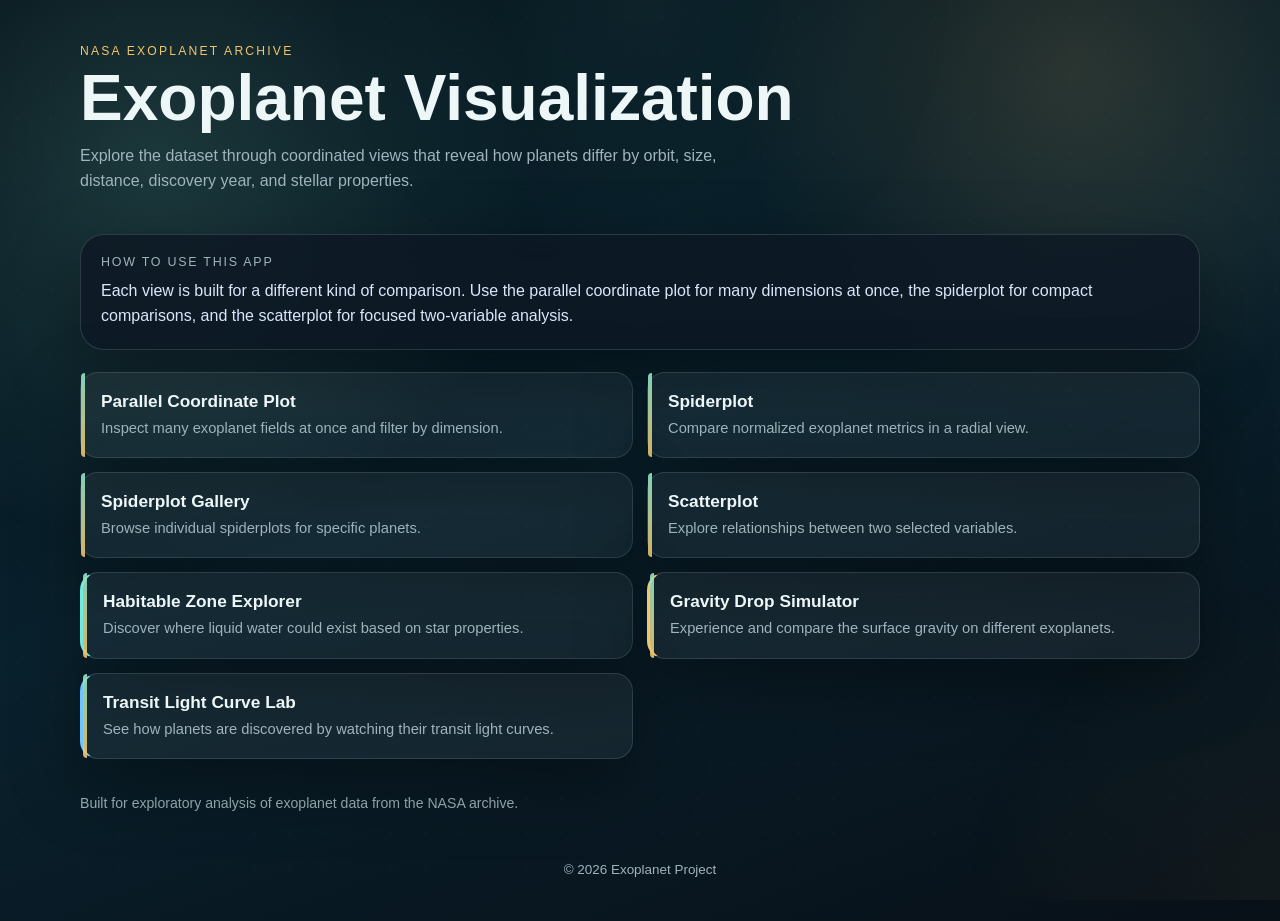
==== index.html @ 067e5826 "feat: add interactive visualizations (Habitable Zone, Gravity Drop, Transit Lab)" ====
<!DOCTYPE html>
<html lang="en">

<head>
    <meta charset="UTF-8">
    <meta name="viewport" content="width=device-width, initial-scale=1.0">
    <title>Exoplanet Visualization</title>
    <link rel="stylesheet" href="styling/base.css">
    <link rel="stylesheet" href="styling/tutorial.css">
    <link rel="stylesheet" href="styling/navigation.css">
    <script src="scripts/tutorial.js" defer></script>
    <script src="scripts/navigation.js" defer></script>
</head>

<body>
    <div class="page-shell">
        <header style="position: relative;">
            <p class="eyebrow">NASA Exoplanet Archive</p>
            <h1>Exoplanet Visualization</h1>
            <p class="subtitle">
                Explore the dataset through coordinated views that reveal how planets differ by orbit, size,
                distance, discovery year, and stellar properties.
            </p>
        </header>

        <section class="hero-panel">
            <p class="section-label">How to use this app</p>
            <p class="section-copy">
                Each view is built for a different kind of comparison. Use the parallel coordinate plot for many
                dimensions at once, the spiderplot for compact comparisons, and the scatterplot for focused
                two-variable analysis.
            </p>
        </section>

        <main>
            <div class="container">
                <div class="nav-links">
                    <a href="pages/parallel-coordinate-plot.html">
                        <strong>Parallel Coordinate Plot</strong>
                        <span>Inspect many exoplanet fields at once and filter by dimension.</span>
                    </a>
                    <a href="pages/spiderplot.html">
                        <strong>Spiderplot</strong>
                        <span>Compare normalized exoplanet metrics in a radial view.</span>
                    </a>
                    <a href="pages/spiderplot-gallery.html">
                        <strong>Spiderplot Gallery</strong>
                        <span>Browse individual spiderplots for specific planets.</span>
                    </a>
                    <a href="pages/scatterplot.html">
                        <strong>Scatterplot</strong>
                        <span>Explore relationships between two selected variables.</span>
                    </a>
                    <a href="pages/habitable-zone.html" style="border-left: 3px solid #71eadf;">
                        <strong>Habitable Zone Explorer</strong>
                        <span>Discover where liquid water could exist based on star properties.</span>
                    </a>
                    <a href="pages/gravity-drop.html" style="border-left: 3px solid #f2c66d;">
                        <strong>Gravity Drop Simulator</strong>
                        <span>Experience and compare the surface gravity on different exoplanets.</span>
                    </a>
                    <a href="pages/transit-lab.html" style="border-left: 3px solid #6bc5ff;">
                        <strong>Transit Light Curve Lab</strong>
                        <span>See how planets are discovered by watching their transit light curves.</span>
                    </a>
                </div>

                <p class="footer-note">
                    Built for exploratory analysis of exoplanet data from the NASA archive.
                </p>
            </div>
        </main>

        <footer>
            &copy; 2026 Exoplanet Project
        </footer>
    </div>
</body>

</html>
---- styling/base.css ----
:root {
    --bg: #071018;
    --panel: rgba(14, 25, 36, 0.84);
    --panel-strong: rgba(8, 15, 23, 0.96);
    --border: rgba(178, 207, 222, 0.18);
    --text: #eef7f8;
    --muted: #9fb4bc;
    --accent: #8fe3c7;
    --accent-2: #f2c66d;
    --shadow: 0 24px 70px rgba(0, 0, 0, 0.38);
    --radius: 24px;
}

* {
    box-sizing: border-box;
}

html {
    min-height: 100%;
}

body {
    margin: 0;
    min-height: 100vh;
    color: var(--text);
    font-family: "Bahnschrift", "Segoe UI", sans-serif;
    background:
        radial-gradient(circle at 12% 18%, rgba(143, 227, 199, 0.17), transparent 28%),
        radial-gradient(circle at 84% 8%, rgba(242, 198, 109, 0.15), transparent 25%),
        linear-gradient(160deg, #031018 0%, #09212d 48%, #081018 100%);
}

body::before {
    content: "";
    position: fixed;
    inset: 0;
    background-image: radial-gradient(rgba(255, 255, 255, 0.12) 1px, transparent 1px);
    background-size: 34px 34px;
    opacity: 0.16;
    pointer-events: none;
}

body::after {
    content: "";
    position: fixed;
    inset: 0;
    pointer-events: none;
    background:
        radial-gradient(circle at 50% 0%, rgba(143, 227, 199, 0.08), transparent 30%),
        radial-gradient(circle at 100% 100%, rgba(242, 198, 109, 0.06), transparent 22%);
    opacity: 0.85;
}

.page-shell {
    position: relative;
    z-index: 1;
    width: min(1120px, calc(100vw - 32px));
    margin: 0 auto;
    padding: 34px 0 44px;
}

header {
    padding: 10px 0 18px;
}

.eyebrow {
    margin: 0 0 10px;
    color: var(--accent-2);
    text-transform: uppercase;
    letter-spacing: 0.18em;
    font-size: 0.76rem;
}

header h1 {
    margin: 0;
    font-size: clamp(2.4rem, 5vw, 4.6rem);
    line-height: 0.95;
}

.subtitle {
    max-width: 72ch;
    margin: 14px 0 0;
    color: var(--muted);
    line-height: 1.6;
    font-size: 1rem;
}

.hero-panel {
    margin-top: 22px;
    padding: 20px;
    border: 1px solid var(--border);
    border-radius: var(--radius);
    background: var(--panel);
    box-shadow: var(--shadow);
    backdrop-filter: blur(18px);
}

.section-label {
    margin: 0 0 10px;
    color: var(--muted);
    font-size: 0.78rem;
    text-transform: uppercase;
    letter-spacing: 0.14em;
}

.section-copy {
    margin: 0;
    color: #dce6fb;
    line-height: 1.55;
}

main {
    margin-top: 22px;
}

.container {
    display: grid;
    gap: 16px;
}

.nav-links {
    display: grid;
    grid-template-columns: repeat(2, minmax(0, 1fr));
    gap: 14px;
}

.nav-links a {
    position: relative;
    display: block;
    padding: 18px 18px 18px 20px;
    border: 1px solid rgba(178, 207, 222, 0.16);
    border-radius: 18px;
    background: rgba(255, 255, 255, 0.05);
    color: var(--text);
    text-decoration: none;
    box-shadow: var(--shadow);
    transition: transform 0.18s ease, border-color 0.18s ease, background 0.18s ease;
}

.nav-links a::before {
    content: "";
    position: absolute;
    inset: 0 auto 0 0;
    width: 4px;
    border-radius: 18px 0 0 18px;
    background: linear-gradient(180deg, var(--accent), var(--accent-2));
    opacity: 0.9;
}

.nav-links a strong {
    display: block;
    margin-bottom: 6px;
    font-size: 1.08rem;
}

.nav-links a span {
    display: block;
    color: var(--muted);
    line-height: 1.45;
    font-size: 0.92rem;
}

.nav-links a:hover {
    transform: translateY(-2px);
    border-color: rgba(143, 227, 199, 0.35);
    background: rgba(255, 255, 255, 0.08);
}

.footer-note {
    margin-top: 18px;
    color: var(--muted);
    font-size: 0.88rem;
    line-height: 1.5;
}

footer {
    margin-top: 24px;
    padding: 10px 2px 0;
    color: var(--muted);
    font-size: 0.84rem;
    text-align: center;
}

@media (max-width: 780px) {
    .nav-links {
        grid-template-columns: 1fr;
    }
}

@media (max-width: 560px) {
    .page-shell {
        width: min(100vw - 20px, 1120px);
        padding: 18px 0 28px;
    }

    .hero-panel {
        padding: 16px;
    }

    .nav-links a {
        padding: 16px;
    }
}
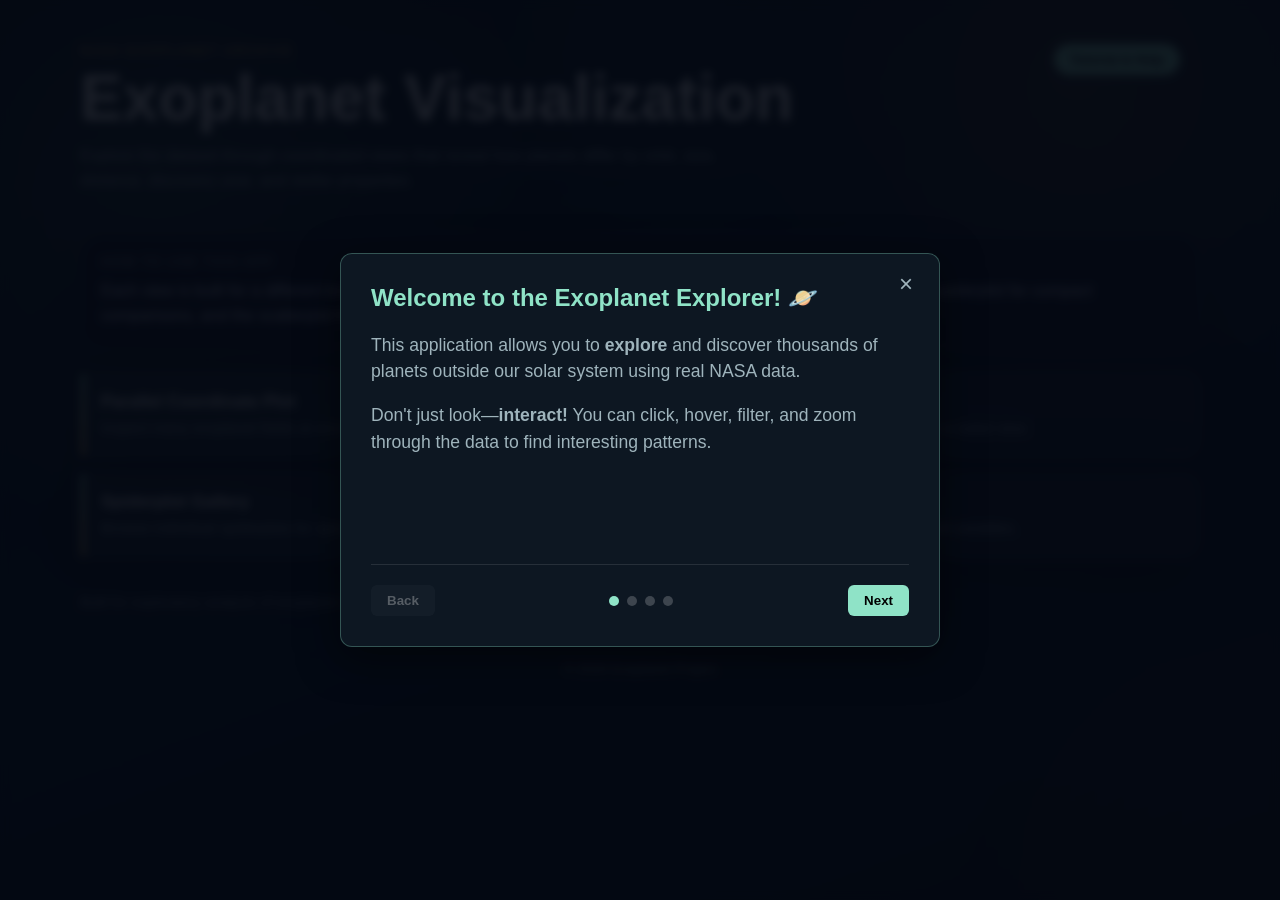
==== commit 0f90a1f3: "feat: UX and feature improvements" ====
--- a/index.html
+++ b/index.html
@@ -1,17 +1,13 @@
 <!DOCTYPE html>
 <html lang="en">
-
 <head>
     <meta charset="UTF-8">
     <meta name="viewport" content="width=device-width, initial-scale=1.0">
     <title>Exoplanet Visualization</title>
     <link rel="stylesheet" href="styling/base.css">
     <link rel="stylesheet" href="styling/tutorial.css">
-    <link rel="stylesheet" href="styling/navigation.css">
     <script src="scripts/tutorial.js" defer></script>
-    <script src="scripts/navigation.js" defer></script>
 </head>
-
 <body>
     <div class="page-shell">
         <header style="position: relative;">
@@ -21,6 +17,7 @@
                 Explore the dataset through coordinated views that reveal how planets differ by orbit, size,
                 distance, discovery year, and stellar properties.
             </p>
+            <button onclick="window.openTutorial()" style="position: absolute; top: 10px; right: 20px; background: #8fe3c7; border: none; border-radius: 20px; padding: 8px 16px; font-weight: bold; cursor: pointer;">Tutorial & Help</button>
         </header>
 
         <section class="hero-panel">
@@ -51,18 +48,6 @@
                         <strong>Scatterplot</strong>
                         <span>Explore relationships between two selected variables.</span>
                     </a>
-                    <a href="pages/habitable-zone.html" style="border-left: 3px solid #71eadf;">
-                        <strong>Habitable Zone Explorer</strong>
-                        <span>Discover where liquid water could exist based on star properties.</span>
-                    </a>
-                    <a href="pages/gravity-drop.html" style="border-left: 3px solid #f2c66d;">
-                        <strong>Gravity Drop Simulator</strong>
-                        <span>Experience and compare the surface gravity on different exoplanets.</span>
-                    </a>
-                    <a href="pages/transit-lab.html" style="border-left: 3px solid #6bc5ff;">
-                        <strong>Transit Light Curve Lab</strong>
-                        <span>See how planets are discovered by watching their transit light curves.</span>
-                    </a>
                 </div>
 
                 <p class="footer-note">
@@ -76,5 +61,4 @@
         </footer>
     </div>
 </body>
-
-</html>+</html>
--- a/styling/tutorial.css
+++ b/styling/tutorial.css
@@ -0,0 +1,83 @@
+/* Tutorial Modal Styling */
+.tutorial-overlay {
+    position: fixed;
+    top: 0; left: 0; width: 100vw; height: 100vh;
+    background: rgba(4, 7, 17, 0.9);
+    backdrop-filter: blur(5px);
+    display: flex;
+    justify-content: center;
+    align-items: center;
+    z-index: 9999;
+    opacity: 0;
+    pointer-events: none;
+    transition: opacity 0.3s ease;
+}
+
+.tutorial-overlay.active {
+    opacity: 1;
+    pointer-events: auto;
+}
+
+.tutorial-modal {
+    background: rgba(14, 25, 36, 0.95);
+    border: 1px solid rgba(143, 227, 199, 0.3);
+    border-radius: 12px;
+    width: 90%;
+    max-width: 600px;
+    padding: 30px;
+    position: relative;
+    box-shadow: 0 10px 40px rgba(0,0,0,0.5);
+    color: #eef7f8;
+    font-family: 'Segoe UI', Tahoma, Geneva, Verdana, sans-serif;
+}
+
+.tutorial-close {
+    position: absolute;
+    top: 15px; right: 20px;
+    background: none; border: none;
+    color: #9fb4bc; font-size: 1.5rem;
+    cursor: pointer; transition: color 0.2s;
+}
+.tutorial-close:hover { color: #8fe3c7; }
+
+.tutorial-slides {
+    position: relative;
+    min-height: 250px;
+    overflow: hidden;
+}
+
+.tutorial-slide {
+    display: none;
+    animation: fadeIn 0.4s ease;
+}
+.tutorial-slide.active { display: block; }
+@keyframes fadeIn { from { opacity: 0; transform: translateX(10px); } to { opacity: 1; transform: translateX(0); } }
+
+.tutorial-slide h2 { color: #8fe3c7; margin-top: 0; font-size: 1.5rem; }
+.tutorial-slide p { color: #9fb4bc; line-height: 1.5; font-size: 1.1rem; }
+.tutorial-slide ul { color: #9fb4bc; line-height: 1.6; font-size: 1.05rem; }
+
+.tutorial-controls {
+    display: flex;
+    justify-content: space-between;
+    align-items: center;
+    margin-top: 30px;
+    border-top: 1px solid rgba(255,255,255,0.1);
+    padding-top: 20px;
+}
+
+.tutorial-btn {
+    background: rgba(255,255,255,0.1);
+    border: none; border-radius: 6px;
+    color: white; padding: 8px 16px;
+    cursor: pointer; font-weight: bold;
+    transition: background 0.2s;
+}
+.tutorial-btn:hover:not(:disabled) { background: rgba(255,255,255,0.2); }
+.tutorial-btn.primary { background: #8fe3c7; color: #000; }
+.tutorial-btn.primary:hover { background: #71eadf; }
+.tutorial-btn:disabled { opacity: 0.3; cursor: not-allowed; }
+
+.tutorial-dots { display: flex; gap: 8px; }
+.tutorial-dot { width: 10px; height: 10px; border-radius: 50%; background: rgba(255,255,255,0.2); transition: background 0.3s; }
+.tutorial-dot.active { background: #8fe3c7; }
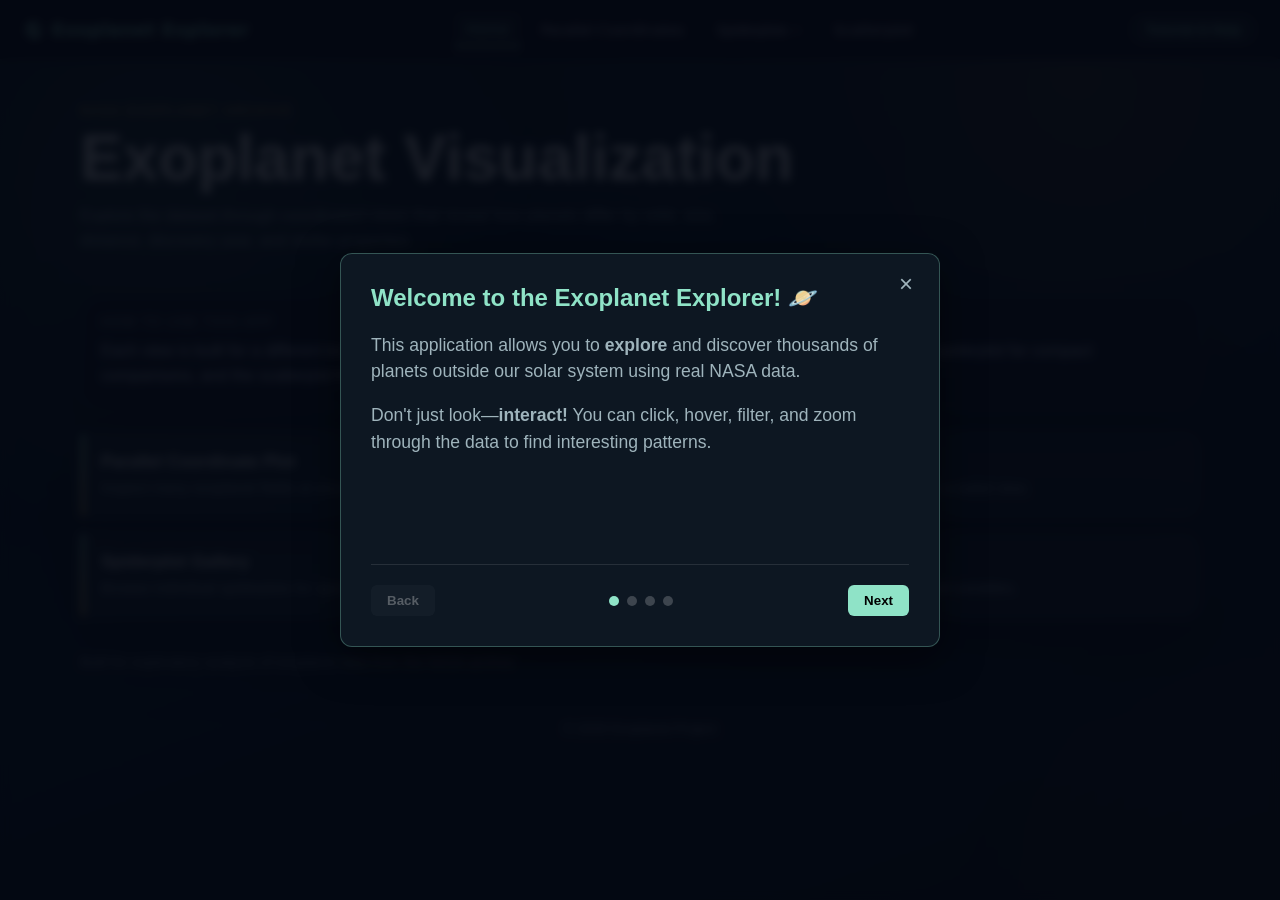
==== commit 9983eaaa: "feat: Add global navigation bar across all pages" ====
--- a/index.html
+++ b/index.html
@@ -6,7 +6,9 @@
     <title>Exoplanet Visualization</title>
     <link rel="stylesheet" href="styling/base.css">
     <link rel="stylesheet" href="styling/tutorial.css">
+    <link rel="stylesheet" href="styling/navigation.css">
     <script src="scripts/tutorial.js" defer></script>
+    <script src="scripts/navigation.js" defer></script>
 </head>
 <body>
     <div class="page-shell">
@@ -17,7 +19,6 @@
                 Explore the dataset through coordinated views that reveal how planets differ by orbit, size,
                 distance, discovery year, and stellar properties.
             </p>
-            <button onclick="window.openTutorial()" style="position: absolute; top: 10px; right: 20px; background: #8fe3c7; border: none; border-radius: 20px; padding: 8px 16px; font-weight: bold; cursor: pointer;">Tutorial & Help</button>
         </header>
 
         <section class="hero-panel">
--- a/styling/navigation.css
+++ b/styling/navigation.css
@@ -0,0 +1,177 @@
+/* Global Navigation Bar Styles */
+:root {
+    --nav-bg: rgba(5, 11, 21, 0.95);
+    --nav-border: rgba(154, 178, 217, 0.15);
+    --nav-text: #e2e8f0;
+    --nav-accent: #8fe3c7;
+    --nav-hover: rgba(143, 227, 199, 0.1);
+    --nav-height: 60px;
+}
+
+body {
+    /* Ensure content is not hidden under the fixed navbar */
+    padding-top: var(--nav-height) !important;
+}
+
+.global-navbar {
+    position: fixed;
+    top: 0;
+    left: 0;
+    width: 100%;
+    height: var(--nav-height);
+    background: var(--nav-bg);
+    border-bottom: 1px solid var(--nav-border);
+    display: flex;
+    align-items: center;
+    justify-content: space-between;
+    padding: 0 24px;
+    box-sizing: border-box;
+    z-index: 9999;
+    backdrop-filter: blur(8px);
+    -webkit-backdrop-filter: blur(8px);
+    font-family: system-ui, -apple-system, sans-serif;
+}
+
+.nav-brand {
+    display: flex;
+    align-items: center;
+    text-decoration: none;
+    color: var(--nav-accent);
+    font-weight: 700;
+    font-size: 1.1rem;
+    letter-spacing: 0.5px;
+}
+
+.nav-brand svg {
+    margin-right: 8px;
+    width: 20px;
+    height: 20px;
+    fill: currentColor;
+}
+
+.nav-links-container {
+    display: flex;
+    align-items: center;
+    gap: 8px;
+    height: 100%;
+}
+
+.nav-link {
+    color: var(--nav-text);
+    text-decoration: none;
+    font-size: 0.9rem;
+    font-weight: 500;
+    padding: 6px 12px;
+    border-radius: 6px;
+    transition: all 0.2s ease;
+    display: flex;
+    align-items: center;
+    height: 36px;
+}
+
+.nav-link:hover {
+    background: var(--nav-hover);
+    color: var(--nav-accent);
+}
+
+.nav-link.active {
+    background: var(--nav-hover);
+    color: var(--nav-accent);
+    border-bottom: 2px solid var(--nav-accent);
+    border-radius: 6px 6px 0 0;
+}
+
+/* Dropdown for Simulations */
+.nav-dropdown {
+    position: relative;
+    display: flex;
+    align-items: center;
+    height: 100%;
+}
+
+.nav-dropdown-btn {
+    background: none;
+    border: none;
+    color: var(--nav-text);
+    font-size: 0.9rem;
+    font-weight: 500;
+    padding: 6px 12px;
+    border-radius: 6px;
+    cursor: pointer;
+    transition: all 0.2s ease;
+    display: flex;
+    align-items: center;
+    gap: 4px;
+    height: 36px;
+}
+
+.nav-dropdown-btn:hover {
+    background: var(--nav-hover);
+    color: var(--nav-accent);
+}
+
+.nav-dropdown-btn::after {
+    content: "▼";
+    font-size: 0.6rem;
+    opacity: 0.7;
+    margin-top: 2px;
+}
+
+.nav-dropdown-content {
+    display: none;
+    position: absolute;
+    top: calc(var(--nav-height) - 10px);
+    left: 0;
+    background: var(--nav-bg);
+    border: 1px solid var(--nav-border);
+    border-radius: 8px;
+    min-width: 200px;
+    box-shadow: 0 8px 24px rgba(0, 0, 0, 0.4);
+    padding: 8px 0;
+    flex-direction: column;
+}
+
+.nav-dropdown:hover .nav-dropdown-content {
+    display: flex;
+}
+
+.nav-dropdown-content .nav-link {
+    border-radius: 0;
+    padding: 10px 16px;
+    height: auto;
+}
+
+.nav-dropdown-content .nav-link.active {
+    border-bottom: none;
+    border-left: 2px solid var(--nav-accent);
+    background: rgba(143, 227, 199, 0.05);
+}
+
+.nav-actions {
+    display: flex;
+    align-items: center;
+    gap: 12px;
+}
+
+.nav-tutorial-btn {
+    background: rgba(143, 227, 199, 0.1);
+    border: 1px solid rgba(143, 227, 199, 0.3);
+    color: var(--nav-accent);
+    font-weight: 600;
+    font-size: 0.85rem;
+    padding: 6px 14px;
+    border-radius: 20px;
+    cursor: pointer;
+    transition: all 0.2s ease;
+}
+
+.nav-tutorial-btn:hover {
+    background: var(--nav-accent);
+    color: #050a14;
+}
+
+@media (max-width: 768px) {
+    .nav-links-container {
+        display: none; /* simple mobile fallback */
+    }
+}
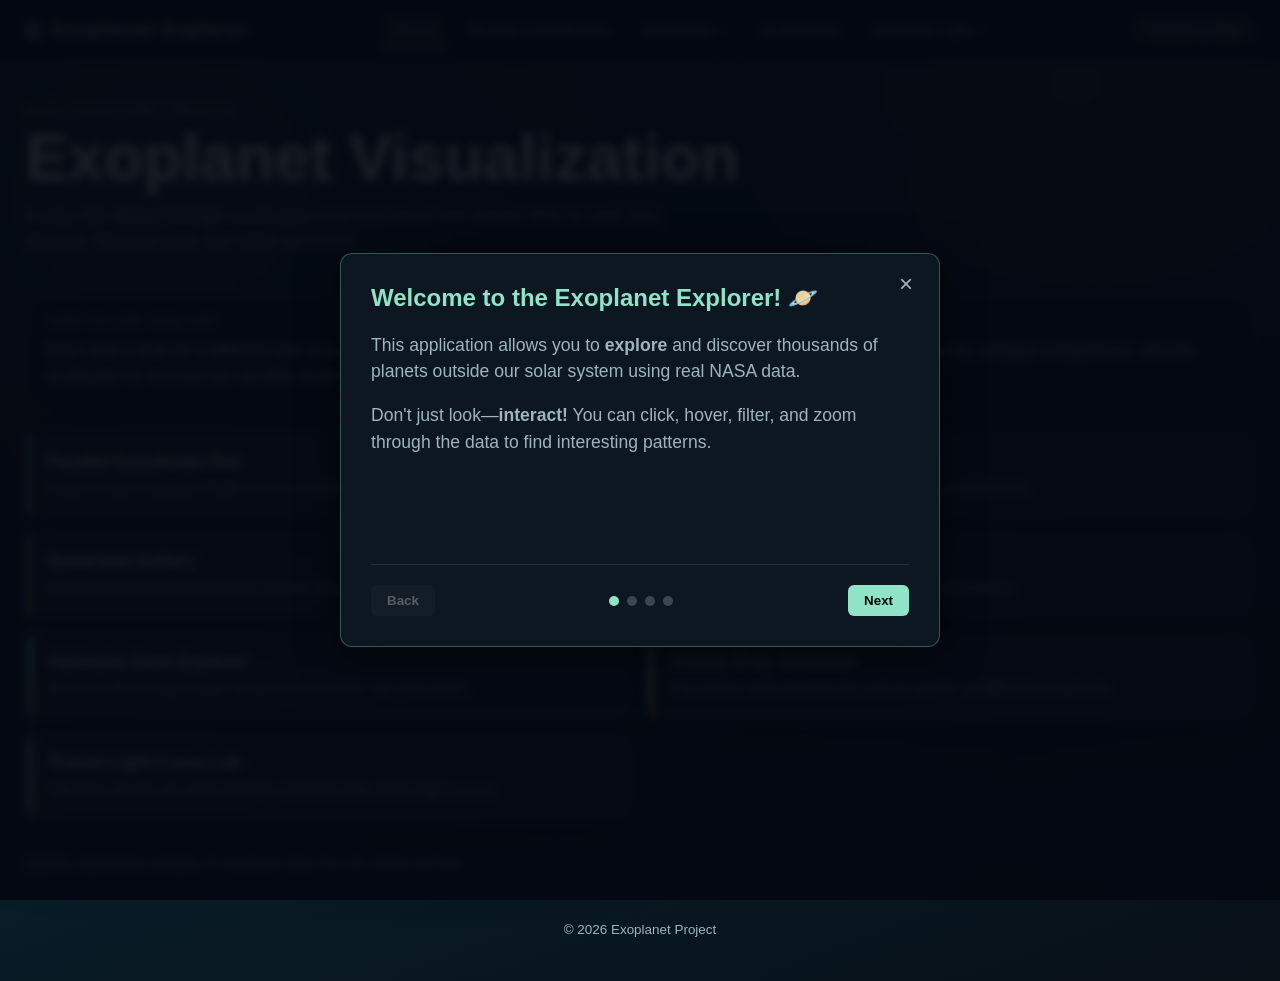
==== commit 1dcd1fb0: "Merge pull request #14 from Laurin-K/feature/exoplanet-interactive-views feat: add interactive visua" ====
--- a/index.html
+++ b/index.html
@@ -1,5 +1,6 @@
 <!DOCTYPE html>
 <html lang="en">
+
 <head>
     <meta charset="UTF-8">
     <meta name="viewport" content="width=device-width, initial-scale=1.0">
@@ -10,6 +11,7 @@
     <script src="scripts/tutorial.js" defer></script>
     <script src="scripts/navigation.js" defer></script>
 </head>
+
 <body>
     <div class="page-shell">
         <header style="position: relative;">
@@ -49,6 +51,18 @@
                         <strong>Scatterplot</strong>
                         <span>Explore relationships between two selected variables.</span>
                     </a>
+                    <a href="pages/habitable-zone.html" style="border-left: 3px solid #71eadf;">
+                        <strong>Habitable Zone Explorer</strong>
+                        <span>Discover where liquid water could exist based on star properties.</span>
+                    </a>
+                    <a href="pages/gravity-drop.html" style="border-left: 3px solid #f2c66d;">
+                        <strong>Gravity Drop Simulator</strong>
+                        <span>Experience and compare the surface gravity on different exoplanets.</span>
+                    </a>
+                    <a href="pages/transit-lab.html" style="border-left: 3px solid #6bc5ff;">
+                        <strong>Transit Light Curve Lab</strong>
+                        <span>See how planets are discovered by watching their transit light curves.</span>
+                    </a>
                 </div>
 
                 <p class="footer-note">
@@ -62,4 +76,5 @@
         </footer>
     </div>
 </body>
-</html>
+
+</html>
--- a/styling/base.css
+++ b/styling/base.css
@@ -1,203 +1,225 @@
 :root {
-    --bg: #071018;
-    --panel: rgba(14, 25, 36, 0.84);
-    --panel-strong: rgba(8, 15, 23, 0.96);
-    --border: rgba(178, 207, 222, 0.18);
-    --text: #eef7f8;
-    --muted: #9fb4bc;
-    --accent: #8fe3c7;
-    --accent-2: #f2c66d;
-    --shadow: 0 24px 70px rgba(0, 0, 0, 0.38);
-    --radius: 24px;
+  --bg: #071018;
+  --panel: rgba(14, 25, 36, 0.84);
+  --panel-strong: rgba(8, 15, 23, 0.96);
+  --border: rgba(178, 207, 222, 0.18);
+  --text: #eef7f8;
+  --muted: #9fb4bc;
+  --accent: #8fe3c7;
+  --accent-2: #f2c66d;
+  --shadow: 0 24px 70px rgba(0, 0, 0, 0.38);
+  --radius: 24px;
 }
 
 * {
-    box-sizing: border-box;
+  box-sizing: border-box;
 }
 
 html {
-    min-height: 100%;
+  min-height: 100%;
 }
 
 body {
-    margin: 0;
-    min-height: 100vh;
-    color: var(--text);
-    font-family: "Bahnschrift", "Segoe UI", sans-serif;
-    background:
-        radial-gradient(circle at 12% 18%, rgba(143, 227, 199, 0.17), transparent 28%),
-        radial-gradient(circle at 84% 8%, rgba(242, 198, 109, 0.15), transparent 25%),
-        linear-gradient(160deg, #031018 0%, #09212d 48%, #081018 100%);
+  margin: 0;
+  min-height: 100vh;
+  color: var(--text);
+  font-family: "Bahnschrift", "Segoe UI", sans-serif;
+  background:
+    radial-gradient(
+      circle at 12% 18%,
+      rgba(143, 227, 199, 0.17),
+      transparent 28%
+    ),
+    radial-gradient(
+      circle at 84% 8%,
+      rgba(242, 198, 109, 0.15),
+      transparent 25%
+    ),
+    linear-gradient(160deg, #031018 0%, #09212d 48%, #081018 100%);
 }
 
 body::before {
-    content: "";
-    position: fixed;
-    inset: 0;
-    background-image: radial-gradient(rgba(255, 255, 255, 0.12) 1px, transparent 1px);
-    background-size: 34px 34px;
-    opacity: 0.16;
-    pointer-events: none;
+  content: "";
+  position: fixed;
+  inset: 0;
+  background-image: radial-gradient(
+    rgba(255, 255, 255, 0.12) 1px,
+    transparent 1px
+  );
+  background-size: 34px 34px;
+  opacity: 0.16;
+  pointer-events: none;
 }
 
 body::after {
-    content: "";
-    position: fixed;
-    inset: 0;
-    pointer-events: none;
-    background:
-        radial-gradient(circle at 50% 0%, rgba(143, 227, 199, 0.08), transparent 30%),
-        radial-gradient(circle at 100% 100%, rgba(242, 198, 109, 0.06), transparent 22%);
-    opacity: 0.85;
+  content: "";
+  position: fixed;
+  inset: 0;
+  pointer-events: none;
+  background:
+    radial-gradient(
+      circle at 50% 0%,
+      rgba(143, 227, 199, 0.08),
+      transparent 30%
+    ),
+    radial-gradient(
+      circle at 100% 100%,
+      rgba(242, 198, 109, 0.06),
+      transparent 22%
+    );
+  opacity: 0.85;
 }
 
 .page-shell {
-    position: relative;
-    z-index: 1;
-    width: min(1120px, calc(100vw - 32px));
-    margin: 0 auto;
-    padding: 34px 0 44px;
+  position: relative;
+  z-index: 1;
+  width: min(1920px, 96vw);
+  margin: 0 auto;
+  padding: 34px 0 44px;
 }
 
 header {
-    padding: 10px 0 18px;
+  padding: 10px 0 18px;
 }
 
 .eyebrow {
-    margin: 0 0 10px;
-    color: var(--accent-2);
-    text-transform: uppercase;
-    letter-spacing: 0.18em;
-    font-size: 0.76rem;
+  margin: 0 0 10px;
+  color: var(--accent-2);
+  text-transform: uppercase;
+  letter-spacing: 0.18em;
+  font-size: 0.76rem;
 }
 
 header h1 {
-    margin: 0;
-    font-size: clamp(2.4rem, 5vw, 4.6rem);
-    line-height: 0.95;
+  margin: 0;
+  font-size: clamp(2.4rem, 5vw, 4.6rem);
+  line-height: 0.95;
 }
 
 .subtitle {
-    max-width: 72ch;
-    margin: 14px 0 0;
-    color: var(--muted);
-    line-height: 1.6;
-    font-size: 1rem;
+  max-width: 72ch;
+  margin: 14px 0 0;
+  color: var(--muted);
+  line-height: 1.6;
+  font-size: 1rem;
 }
 
 .hero-panel {
-    margin-top: 22px;
-    padding: 20px;
-    border: 1px solid var(--border);
-    border-radius: var(--radius);
-    background: var(--panel);
-    box-shadow: var(--shadow);
-    backdrop-filter: blur(18px);
+  margin-top: 22px;
+  padding: 20px;
+  border: 1px solid var(--border);
+  border-radius: var(--radius);
+  background: var(--panel);
+  box-shadow: var(--shadow);
+  backdrop-filter: blur(18px);
 }
 
 .section-label {
-    margin: 0 0 10px;
-    color: var(--muted);
-    font-size: 0.78rem;
-    text-transform: uppercase;
-    letter-spacing: 0.14em;
+  margin: 0 0 10px;
+  color: var(--muted);
+  font-size: 0.78rem;
+  text-transform: uppercase;
+  letter-spacing: 0.14em;
 }
 
 .section-copy {
-    margin: 0;
-    color: #dce6fb;
-    line-height: 1.55;
+  margin: 0;
+  color: #dce6fb;
+  line-height: 1.55;
 }
 
 main {
-    margin-top: 22px;
+  margin-top: 22px;
 }
 
 .container {
-    display: grid;
-    gap: 16px;
+  display: grid;
+  gap: 16px;
 }
 
 .nav-links {
-    display: grid;
-    grid-template-columns: repeat(2, minmax(0, 1fr));
-    gap: 14px;
+  display: grid;
+  grid-template-columns: repeat(2, minmax(0, 1fr));
+  gap: 14px;
 }
 
 .nav-links a {
-    position: relative;
-    display: block;
-    padding: 18px 18px 18px 20px;
-    border: 1px solid rgba(178, 207, 222, 0.16);
-    border-radius: 18px;
-    background: rgba(255, 255, 255, 0.05);
-    color: var(--text);
-    text-decoration: none;
-    box-shadow: var(--shadow);
-    transition: transform 0.18s ease, border-color 0.18s ease, background 0.18s ease;
+  position: relative;
+  display: block;
+  padding: 18px 18px 18px 20px;
+  border: 1px solid rgba(178, 207, 222, 0.16);
+  border-radius: 18px;
+  background: rgba(255, 255, 255, 0.05);
+  color: var(--text);
+  text-decoration: none;
+  box-shadow: var(--shadow);
+  transition:
+    transform 0.18s ease,
+    border-color 0.18s ease,
+    background 0.18s ease;
 }
 
 .nav-links a::before {
-    content: "";
-    position: absolute;
-    inset: 0 auto 0 0;
-    width: 4px;
-    border-radius: 18px 0 0 18px;
-    background: linear-gradient(180deg, var(--accent), var(--accent-2));
-    opacity: 0.9;
+  content: "";
+  position: absolute;
+  inset: 0 auto 0 0;
+  width: 4px;
+  border-radius: 18px 0 0 18px;
+  background: linear-gradient(180deg, var(--accent), var(--accent-2));
+  opacity: 0.9;
 }
 
 .nav-links a strong {
-    display: block;
-    margin-bottom: 6px;
-    font-size: 1.08rem;
+  display: block;
+  margin-bottom: 6px;
+  font-size: 1.08rem;
 }
 
 .nav-links a span {
-    display: block;
-    color: var(--muted);
-    line-height: 1.45;
-    font-size: 0.92rem;
+  display: block;
+  color: var(--muted);
+  line-height: 1.45;
+  font-size: 0.92rem;
 }
 
 .nav-links a:hover {
-    transform: translateY(-2px);
-    border-color: rgba(143, 227, 199, 0.35);
-    background: rgba(255, 255, 255, 0.08);
+  transform: translateY(-2px);
+  border-color: rgba(143, 227, 199, 0.35);
+  background: rgba(255, 255, 255, 0.08);
 }
 
 .footer-note {
-    margin-top: 18px;
-    color: var(--muted);
-    font-size: 0.88rem;
-    line-height: 1.5;
+  margin-top: 18px;
+  color: var(--muted);
+  font-size: 0.88rem;
+  line-height: 1.5;
 }
 
 footer {
-    margin-top: 24px;
-    padding: 10px 2px 0;
-    color: var(--muted);
-    font-size: 0.84rem;
-    text-align: center;
+  margin-top: 24px;
+  padding: 10px 2px 0;
+  color: var(--muted);
+  font-size: 0.84rem;
+  text-align: center;
 }
 
 @media (max-width: 780px) {
-    .nav-links {
-        grid-template-columns: 1fr;
-    }
+  .nav-links {
+    grid-template-columns: 1fr;
+  }
 }
 
 @media (max-width: 560px) {
-    .page-shell {
-        width: min(100vw - 20px, 1120px);
-        padding: 18px 0 28px;
-    }
-
-    .hero-panel {
-        padding: 16px;
-    }
-
-    .nav-links a {
-        padding: 16px;
-    }
-}
+  .page-shell {
+    width: min(100vw - 20px, 1600px);
+    padding: 18px 0 28px;
+  }
+
+  .hero-panel {
+    padding: 16px;
+  }
+
+  .nav-links a {
+    padding: 16px;
+  }
+}
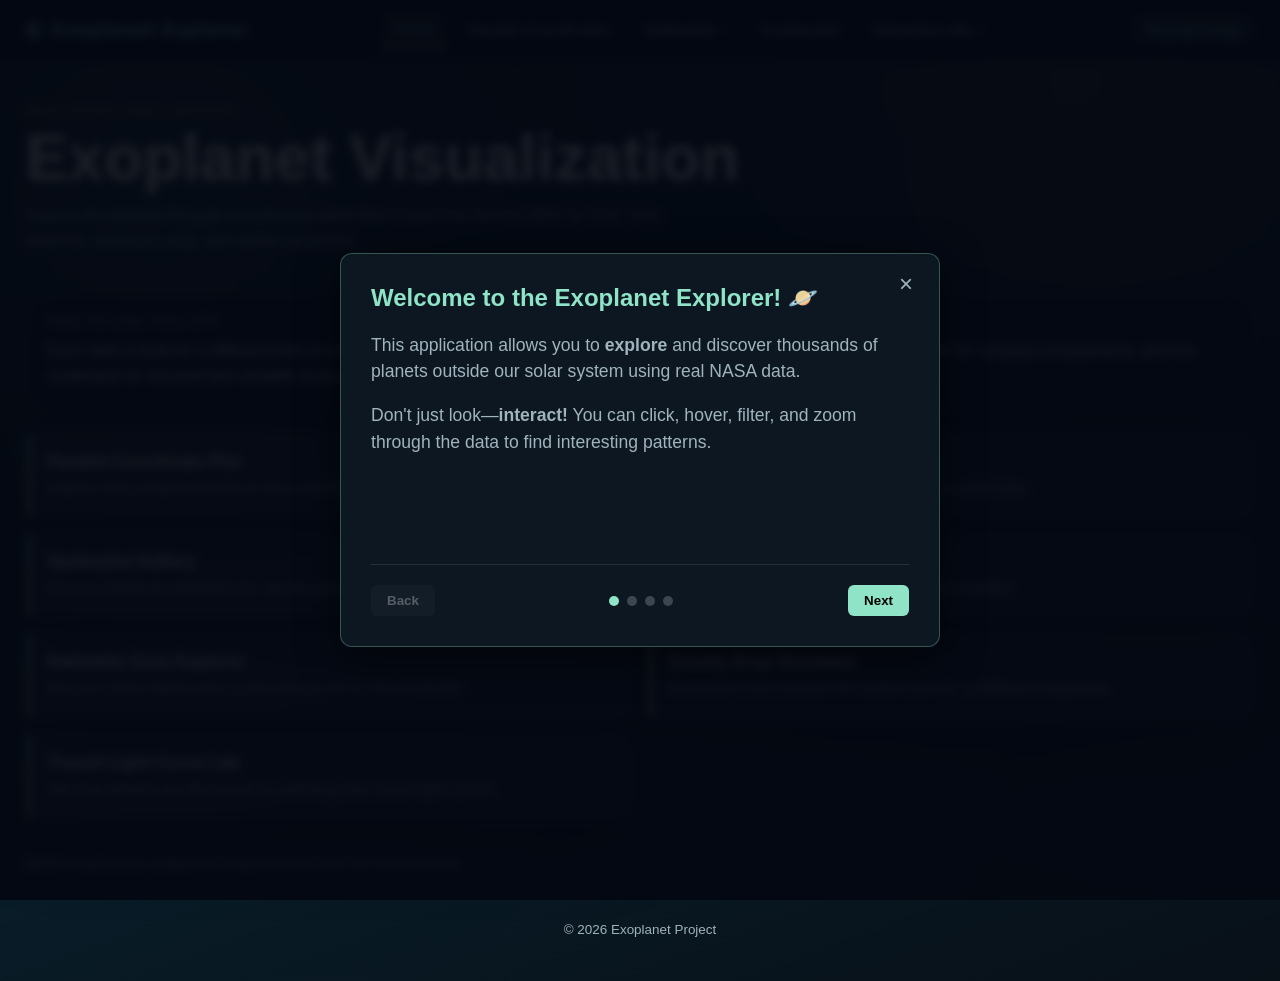
==== commit 377509ac: "style: remove decorative side borders from dashboard navigation cards" ====
--- a/index.html
+++ b/index.html
@@ -51,15 +51,15 @@
                         <strong>Scatterplot</strong>
                         <span>Explore relationships between two selected variables.</span>
                     </a>
-                    <a href="pages/habitable-zone.html" style="border-left: 3px solid #71eadf;">
+                    <a href="pages/habitable-zone.html">
                         <strong>Habitable Zone Explorer</strong>
                         <span>Discover where liquid water could exist based on star properties.</span>
                     </a>
-                    <a href="pages/gravity-drop.html" style="border-left: 3px solid #f2c66d;">
+                    <a href="pages/gravity-drop.html">
                         <strong>Gravity Drop Simulator</strong>
                         <span>Experience and compare the surface gravity on different exoplanets.</span>
                     </a>
-                    <a href="pages/transit-lab.html" style="border-left: 3px solid #6bc5ff;">
+                    <a href="pages/transit-lab.html">
                         <strong>Transit Light Curve Lab</strong>
                         <span>See how planets are discovered by watching their transit light curves.</span>
                     </a>
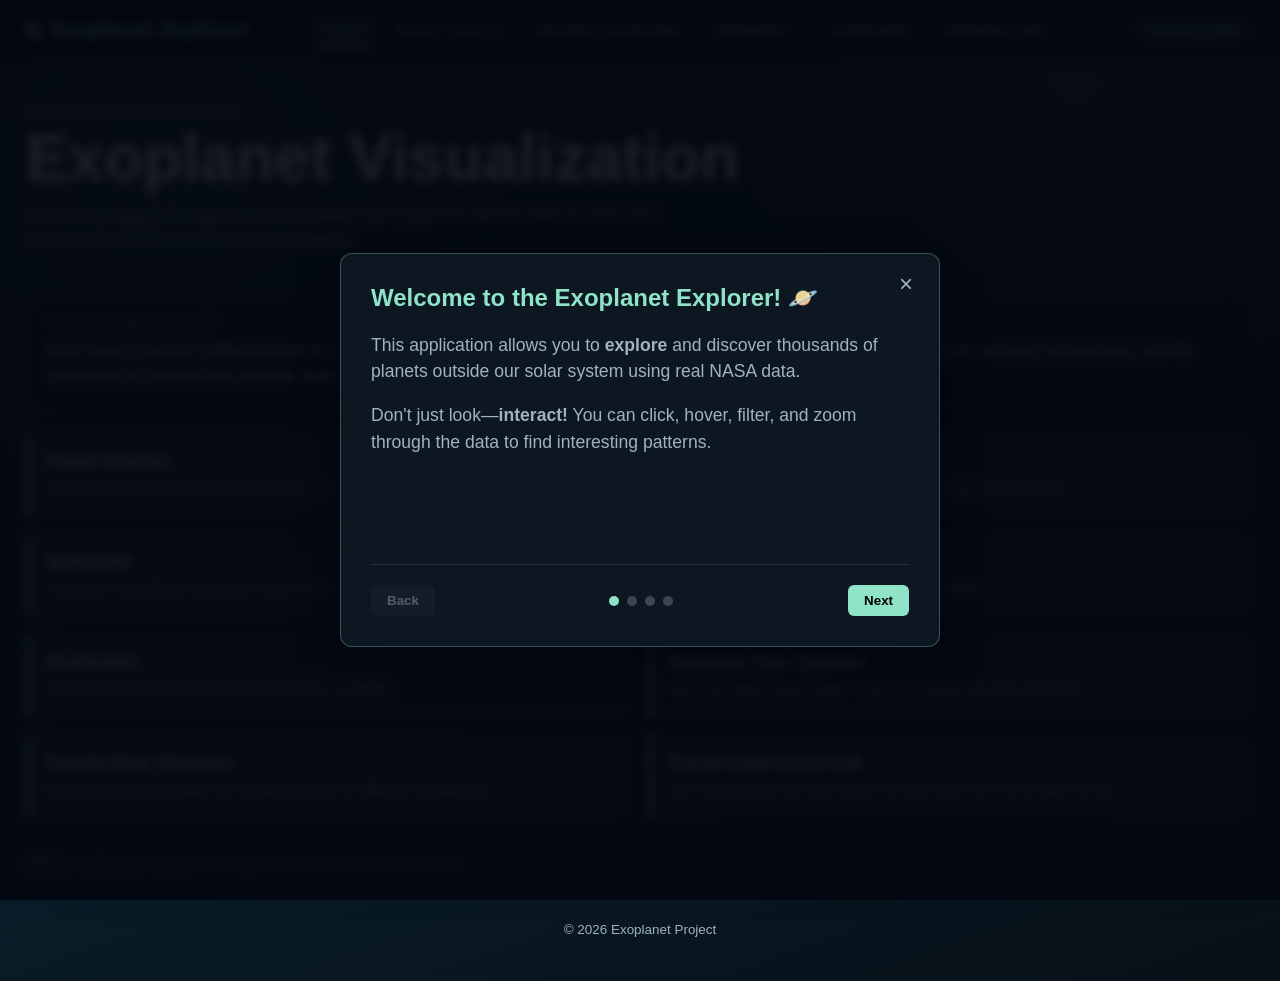
==== commit 35afff99: "Api Lösung" ====
--- a/index.html
+++ b/index.html
@@ -35,6 +35,10 @@
         <main>
             <div class="container">
                 <div class="nav-links">
+                    <a href="pages/planet-selector.html" style="border-left-color: #ffca28;">
+                        <strong>Planet Selector</strong>
+                        <span>Build a custom dataset of exoplanets for the visualizations.</span>
+                    </a>
                     <a href="pages/parallel-coordinate-plot.html">
                         <strong>Parallel Coordinate Plot</strong>
                         <span>Inspect many exoplanet fields at once and filter by dimension.</span>
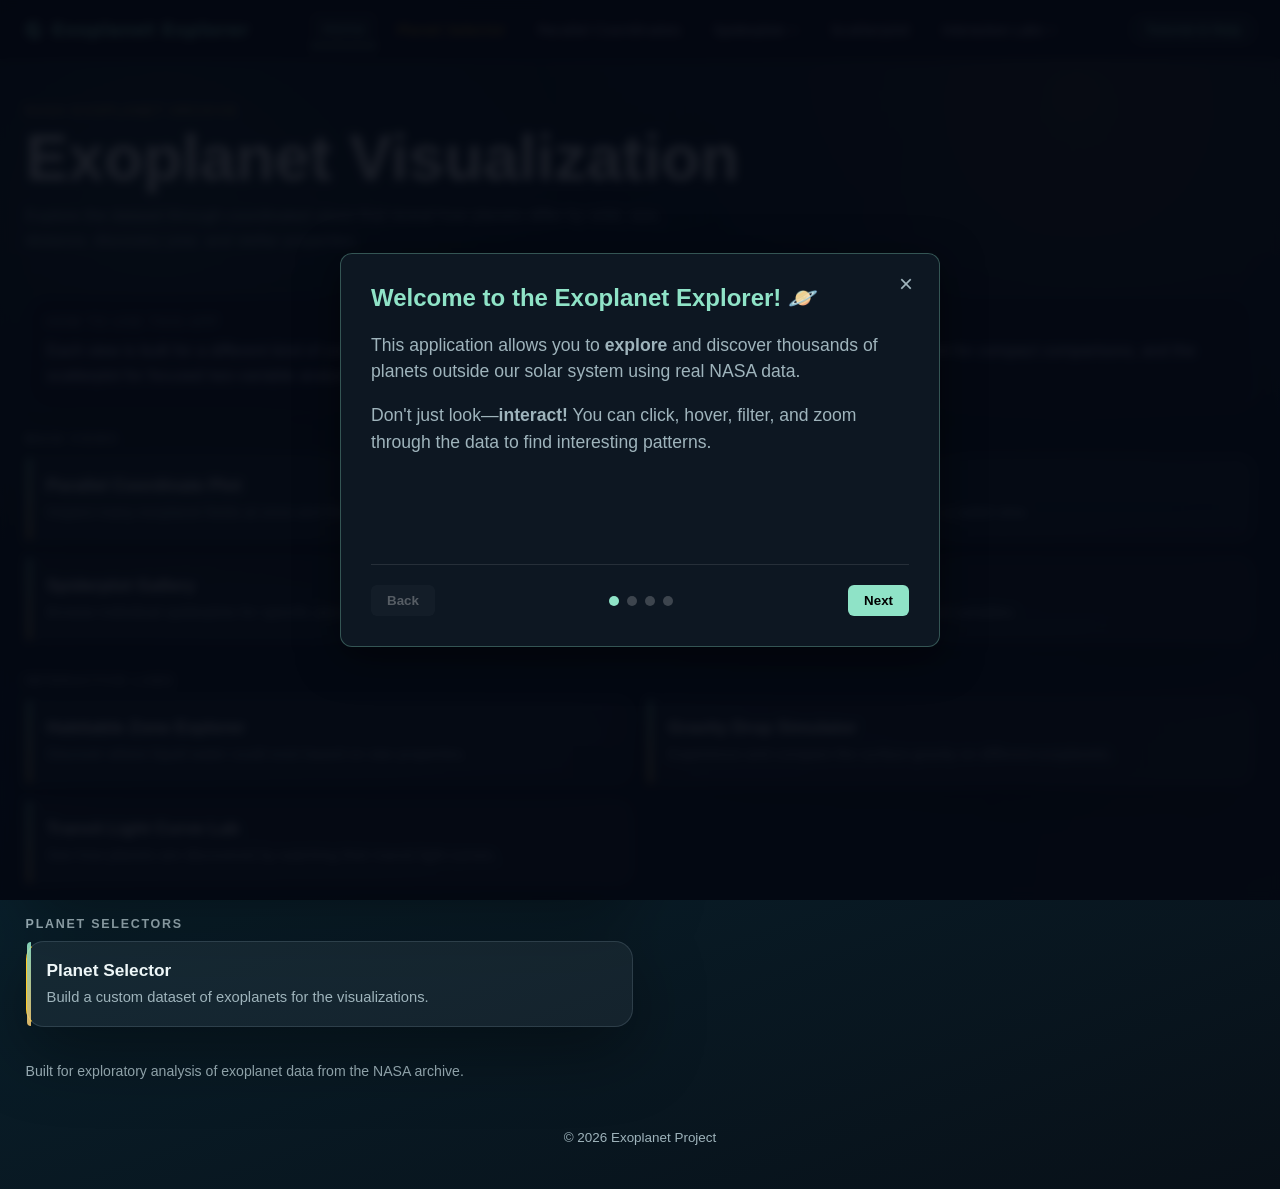
==== commit 19a9b481: "refactor: categorize navigation links into distinct sections for improved layout and hierarchy" ====
--- a/index.html
+++ b/index.html
@@ -34,39 +34,54 @@
 
         <main>
             <div class="container">
-                <div class="nav-links">
-                    <a href="pages/planet-selector.html" style="border-left-color: #ffca28;">
-                        <strong>Planet Selector</strong>
-                        <span>Build a custom dataset of exoplanets for the visualizations.</span>
-                    </a>
-                    <a href="pages/parallel-coordinate-plot.html">
-                        <strong>Parallel Coordinate Plot</strong>
-                        <span>Inspect many exoplanet fields at once and filter by dimension.</span>
-                    </a>
-                    <a href="pages/spiderplot.html">
-                        <strong>Spiderplot</strong>
-                        <span>Compare normalized exoplanet metrics in a radial view.</span>
-                    </a>
-                    <a href="pages/spiderplot-gallery.html">
-                        <strong>Spiderplot Gallery</strong>
-                        <span>Browse individual spiderplots for specific planets.</span>
-                    </a>
-                    <a href="pages/scatterplot.html">
-                        <strong>Scatterplot</strong>
-                        <span>Explore relationships between two selected variables.</span>
-                    </a>
-                    <a href="pages/habitable-zone.html">
-                        <strong>Habitable Zone Explorer</strong>
-                        <span>Discover where liquid water could exist based on star properties.</span>
-                    </a>
-                    <a href="pages/gravity-drop.html">
-                        <strong>Gravity Drop Simulator</strong>
-                        <span>Experience and compare the surface gravity on different exoplanets.</span>
-                    </a>
-                    <a href="pages/transit-lab.html">
-                        <strong>Transit Light Curve Lab</strong>
-                        <span>See how planets are discovered by watching their transit light curves.</span>
-                    </a>
+                <div>
+                    <h2 class="section-label">Main Views</h2>
+                    <div class="nav-links">
+                        <a href="pages/parallel-coordinate-plot.html">
+                            <strong>Parallel Coordinate Plot</strong>
+                            <span>Inspect many exoplanet fields at once and filter by dimension.</span>
+                        </a>
+                        <a href="pages/spiderplot.html">
+                            <strong>Spiderplot</strong>
+                            <span>Compare normalized exoplanet metrics in a radial view.</span>
+                        </a>
+                        <a href="pages/spiderplot-gallery.html">
+                            <strong>Spiderplot Gallery</strong>
+                            <span>Browse individual spiderplots for specific planets.</span>
+                        </a>
+                        <a href="pages/scatterplot.html">
+                            <strong>Scatterplot</strong>
+                            <span>Explore relationships between two selected variables.</span>
+                        </a>
+                    </div>
+                </div>
+
+                <div style="margin-top: 16px;">
+                    <h2 class="section-label">Interactive Labs</h2>
+                    <div class="nav-links">
+                        <a href="pages/habitable-zone.html">
+                            <strong>Habitable Zone Explorer</strong>
+                            <span>Discover where liquid water could exist based on star properties.</span>
+                        </a>
+                        <a href="pages/gravity-drop.html">
+                            <strong>Gravity Drop Simulator</strong>
+                            <span>Experience and compare the surface gravity on different exoplanets.</span>
+                        </a>
+                        <a href="pages/transit-lab.html">
+                            <strong>Transit Light Curve Lab</strong>
+                            <span>See how planets are discovered by watching their transit light curves.</span>
+                        </a>
+                    </div>
+                </div>
+
+                <div style="margin-top: 16px;">
+                    <h2 class="section-label">Planet Selectors</h2>
+                    <div class="nav-links">
+                        <a href="pages/planet-selector.html" style="border-left-color: #ffca28;">
+                            <strong>Planet Selector</strong>
+                            <span>Build a custom dataset of exoplanets for the visualizations.</span>
+                        </a>
+                    </div>
                 </div>
 
                 <p class="footer-note">
